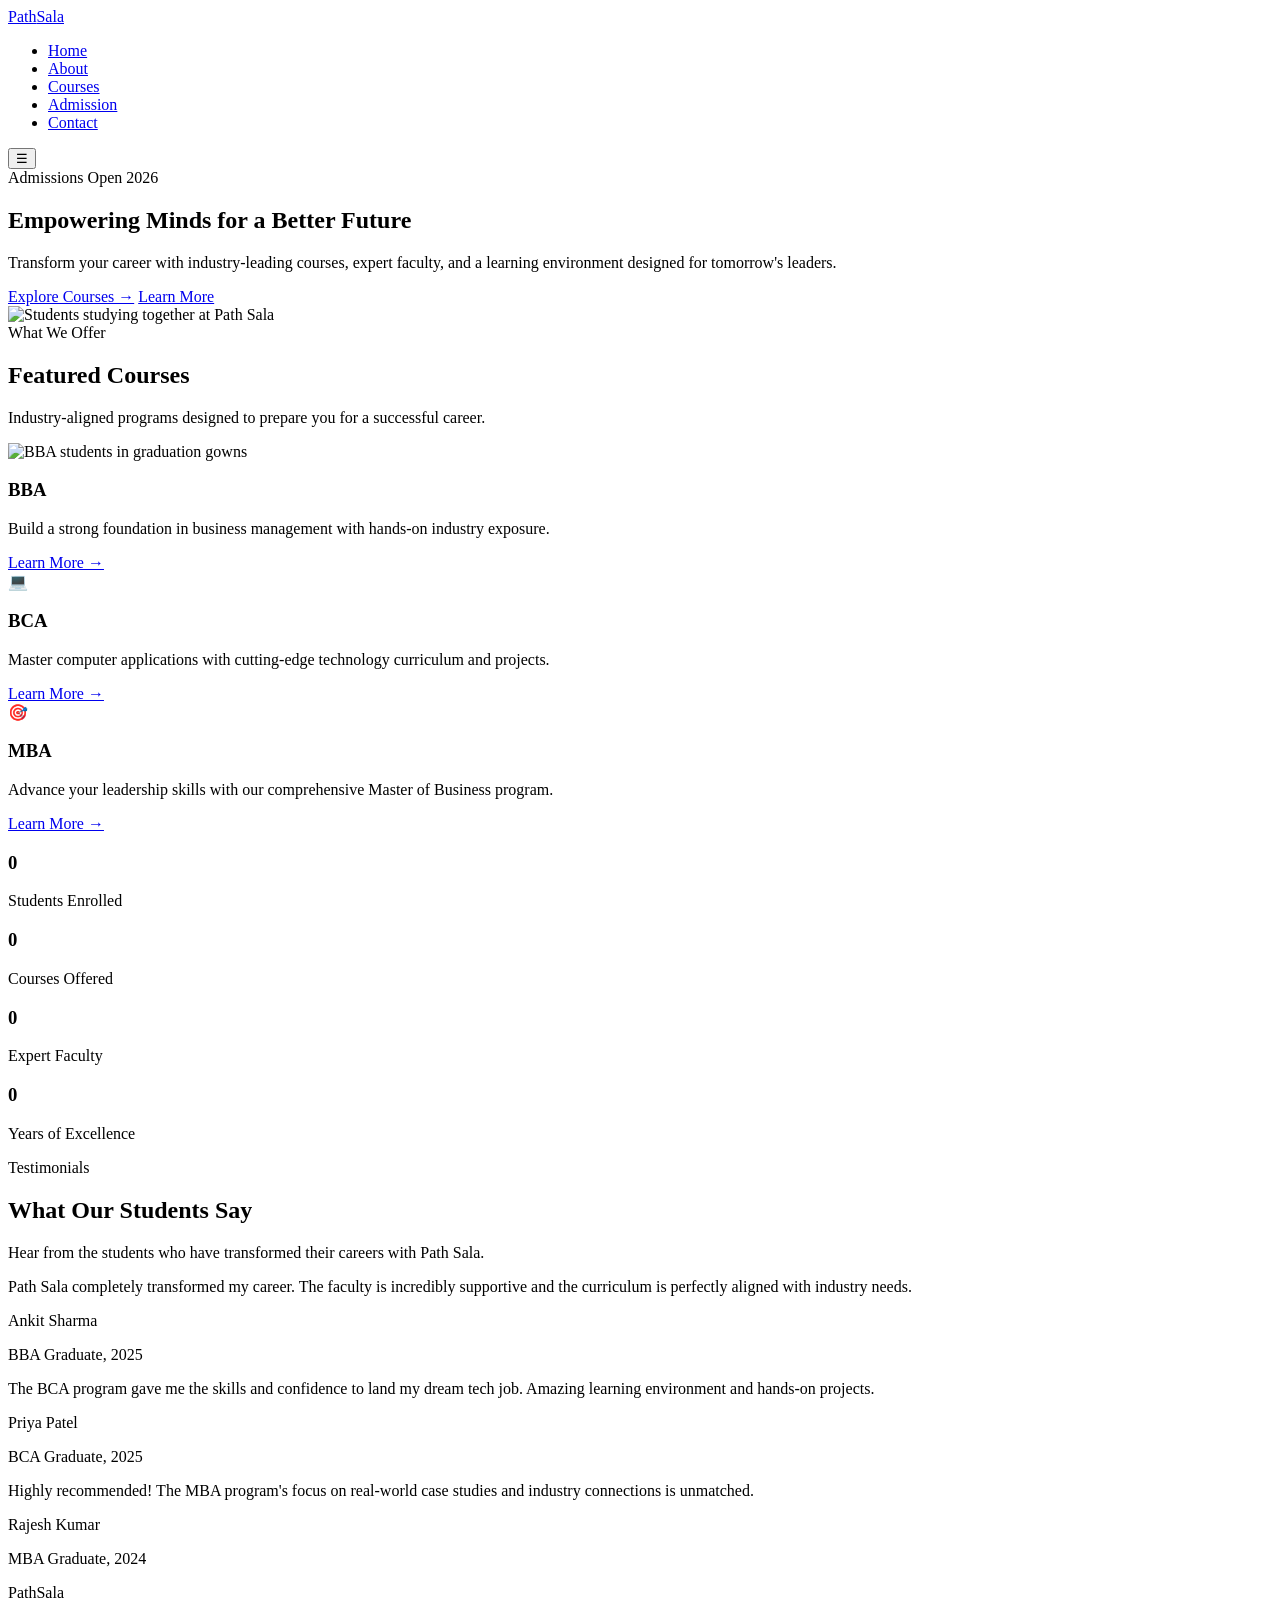
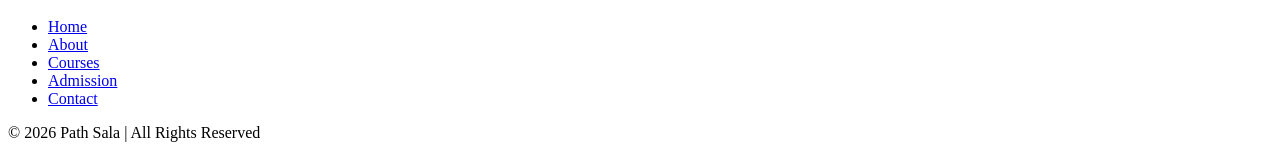
==== index.html @ 0abd3213 "Add files via upload" ====
<!DOCTYPE html>
<html lang="en">

<head>
    <meta charset="UTF-8">
    <meta name="viewport" content="width=device-width, initial-scale=1.0">
    <meta name="description"
        content="Path Sala — Empowering minds for a better future. Explore BBA, BCA, MBA, Computer Science & Digital Marketing courses.">
    <title>Path Sala — Empowering Minds for a Better Future</title>
    <link rel="preconnect" href="https://fonts.googleapis.com">
    <link rel="preconnect" href="https://fonts.gstatic.com" crossorigin>
    <link href="https://fonts.googleapis.com/css2?family=Poppins:wght@300;400;500;600;700&display=swap"
        rel="stylesheet">
    <link rel="stylesheet" href="css/style.css">
</head>

<body>

    <!-- Header -->
    <header>
        <div class="container">
            <a href="index.html" class="logo">Path<span>Sala</span></a>
            <nav>
                <ul>
                    <li><a href="index.html">Home</a></li>
                    <li><a href="about.html">About</a></li>
                    <li><a href="courses.html">Courses</a></li>
                    <li><a href="admission.html">Admission</a></li>
                    <li><a href="contact.html">Contact</a></li>
                </ul>
            </nav>
            <button class="menu-toggle" id="menu-toggle" aria-label="Toggle navigation">☰</button>
        </div>
    </header>

    <!-- Hero -->
    <section class="hero hero-split">
        <div class="container hero-grid">
            <div class="hero-content fade-in">
                <div class="hero-badge">
                    <span class="dot"></span>
                    Admissions Open 2026
                </div>
                <h1>Empowering Minds for a <span class="highlight">Better Future</span></h1>
                <p>Transform your career with industry-leading courses, expert faculty, and a learning environment
                    designed for tomorrow's leaders.</p>
                <div class="hero-btns">
                    <a href="courses.html" class="btn btn-primary">Explore Courses →</a>
                    <a href="about.html" class="btn btn-outline">Learn More</a>
                </div>
            </div>
            <div class="hero-image fade-in">
                <div class="hero-img-wrapper">
                    <img src="images/hero-students.jpg" alt="Students studying together at Path Sala">
                </div>
            </div>
        </div>
    </section>

    <!-- Featured Courses -->
    <section class="courses-preview">
        <div class="container">
            <div class="section-header fade-in">
                <span class="section-label">What We Offer</span>
                <h2>Featured Courses</h2>
                <p>Industry-aligned programs designed to prepare you for a successful career.</p>
            </div>
            <div class="course-grid">
                <div class="course-card fade-in">
                    <div class="course-img">
                        <img src="images/bba-course.jpg" alt="BBA students in graduation gowns">
                    </div>
                    <h3>BBA</h3>
                    <p>Build a strong foundation in business management with hands-on industry exposure.</p>
                    <a href="courses.html" class="learn-more">Learn More →</a>
                </div>
                <div class="course-card fade-in">
                    <div class="course-icon">💻</div>
                    <h3>BCA</h3>
                    <p>Master computer applications with cutting-edge technology curriculum and projects.</p>
                    <a href="courses.html" class="learn-more">Learn More →</a>
                </div>
                <div class="course-card fade-in">
                    <div class="course-icon">🎯</div>
                    <h3>MBA</h3>
                    <p>Advance your leadership skills with our comprehensive Master of Business program.</p>
                    <a href="courses.html" class="learn-more">Learn More →</a>
                </div>
            </div>
        </div>
    </section>

    <!-- Stats -->
    <section class="stats">
        <div class="container">
            <div class="stats-grid">
                <div class="stat-item fade-in">
                    <h3><span class="stat-number" data-count="2500" data-suffix="+">0</span></h3>
                    <p>Students Enrolled</p>
                </div>
                <div class="stat-item fade-in">
                    <h3><span class="stat-number" data-count="15" data-suffix="+">0</span></h3>
                    <p>Courses Offered</p>
                </div>
                <div class="stat-item fade-in">
                    <h3><span class="stat-number" data-count="50" data-suffix="+">0</span></h3>
                    <p>Expert Faculty</p>
                </div>
                <div class="stat-item fade-in">
                    <h3><span class="stat-number" data-count="10" data-suffix="+">0</span></h3>
                    <p>Years of Excellence</p>
                </div>
            </div>
        </div>
    </section>

    <!-- Testimonials -->
    <section class="testimonials">
        <div class="container">
            <div class="section-header fade-in">
                <span class="section-label">Testimonials</span>
                <h2>What Our Students Say</h2>
                <p>Hear from the students who have transformed their careers with Path Sala.</p>
            </div>
            <div class="testimonial-wrapper fade-in">
                <div class="testimonial-card active">
                    <p class="quote">Path Sala completely transformed my career. The faculty is incredibly supportive
                        and the curriculum is perfectly aligned with industry needs.</p>
                    <p class="student-name">Ankit Sharma</p>
                    <p class="student-course">BBA Graduate, 2025</p>
                </div>
                <div class="testimonial-card">
                    <p class="quote">The BCA program gave me the skills and confidence to land my dream tech job.
                        Amazing learning environment and hands-on projects.</p>
                    <p class="student-name">Priya Patel</p>
                    <p class="student-course">BCA Graduate, 2025</p>
                </div>
                <div class="testimonial-card">
                    <p class="quote">Highly recommended! The MBA program's focus on real-world case studies and industry
                        connections is unmatched.</p>
                    <p class="student-name">Rajesh Kumar</p>
                    <p class="student-course">MBA Graduate, 2024</p>
                </div>
            </div>
            <div class="testimonial-dots">
                <span class="dot active"></span>
                <span class="dot"></span>
                <span class="dot"></span>
            </div>
        </div>
    </section>

    <!-- Footer -->
    <footer>
        <div class="container">
            <div class="footer-content">
                <div class="footer-logo">Path<span>Sala</span></div>
                <ul class="footer-links">
                    <li><a href="index.html">Home</a></li>
                    <li><a href="about.html">About</a></li>
                    <li><a href="courses.html">Courses</a></li>
                    <li><a href="admission.html">Admission</a></li>
                    <li><a href="contact.html">Contact</a></li>
                </ul>
                <p class="copyright">© 2026 Path Sala | All Rights Reserved</p>
            </div>
        </div>
    </footer>

    <script src="js/script.js"></script>
</body>

</html>
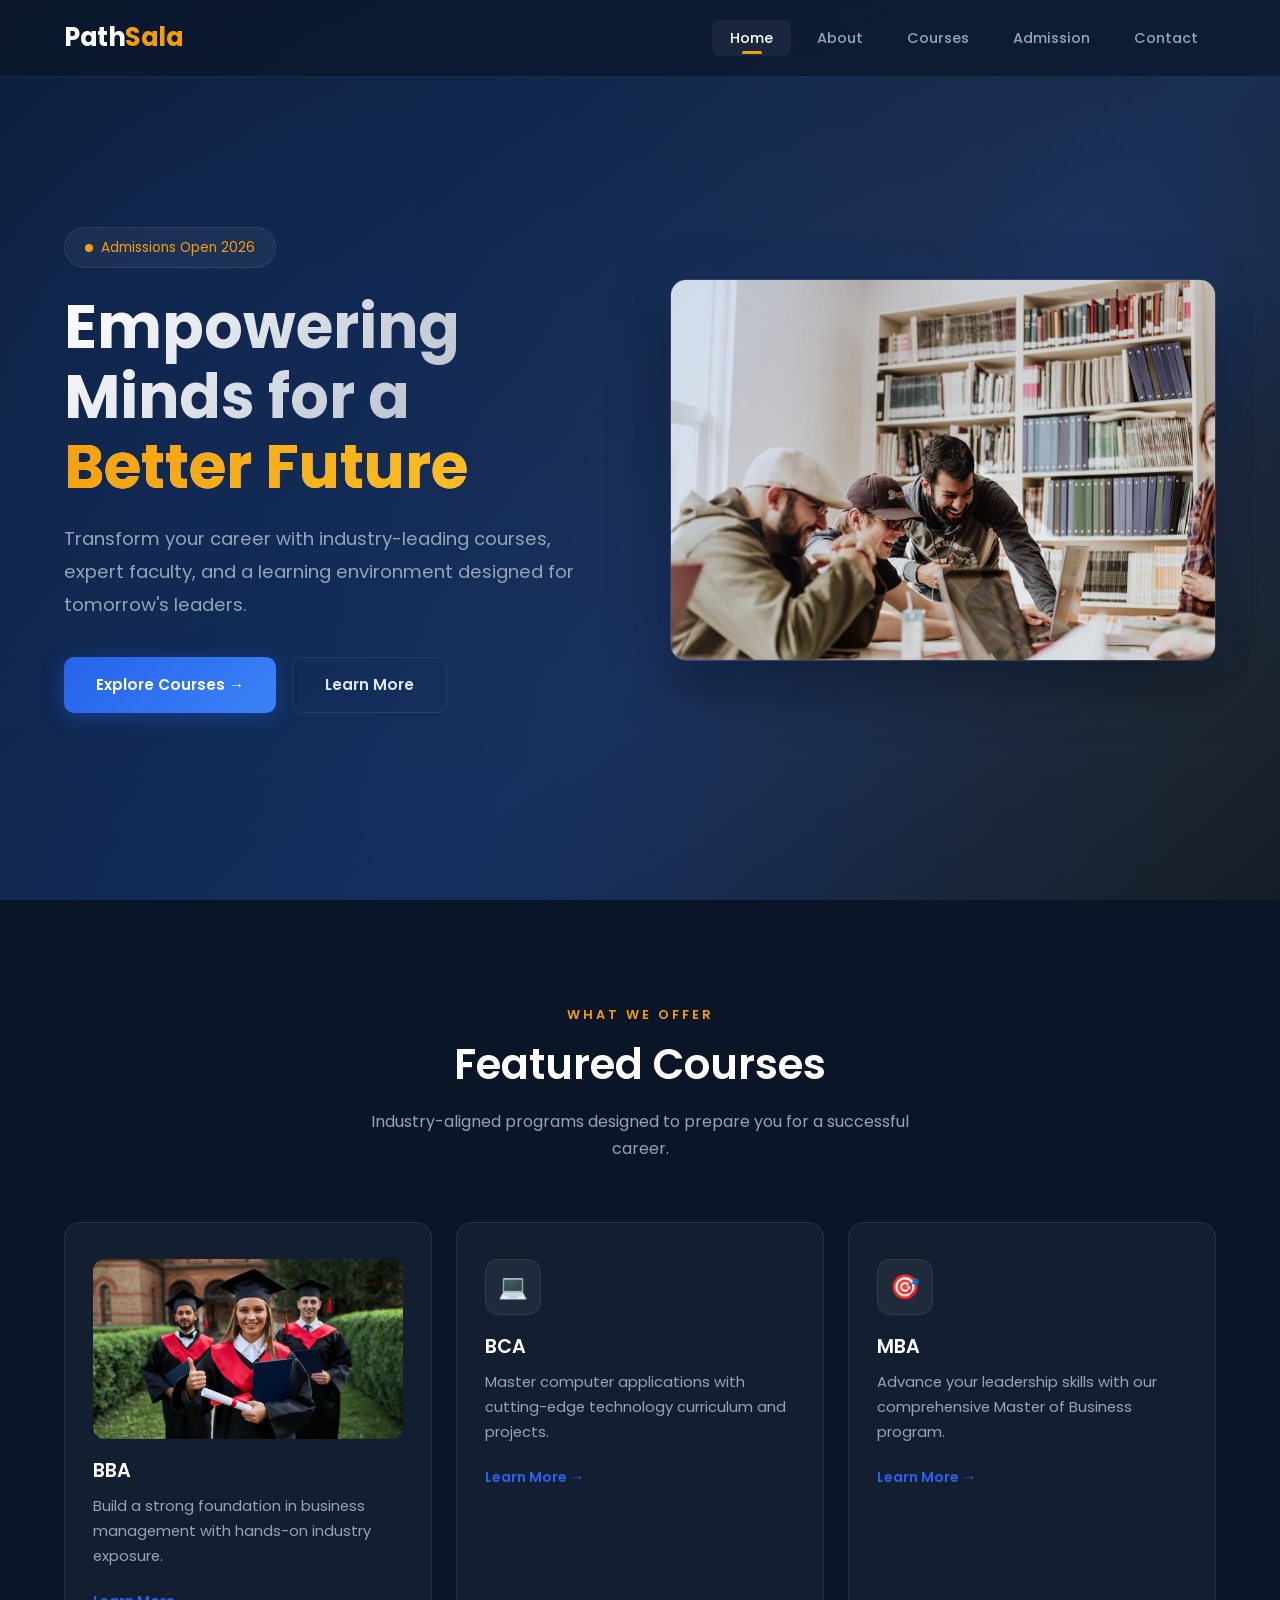
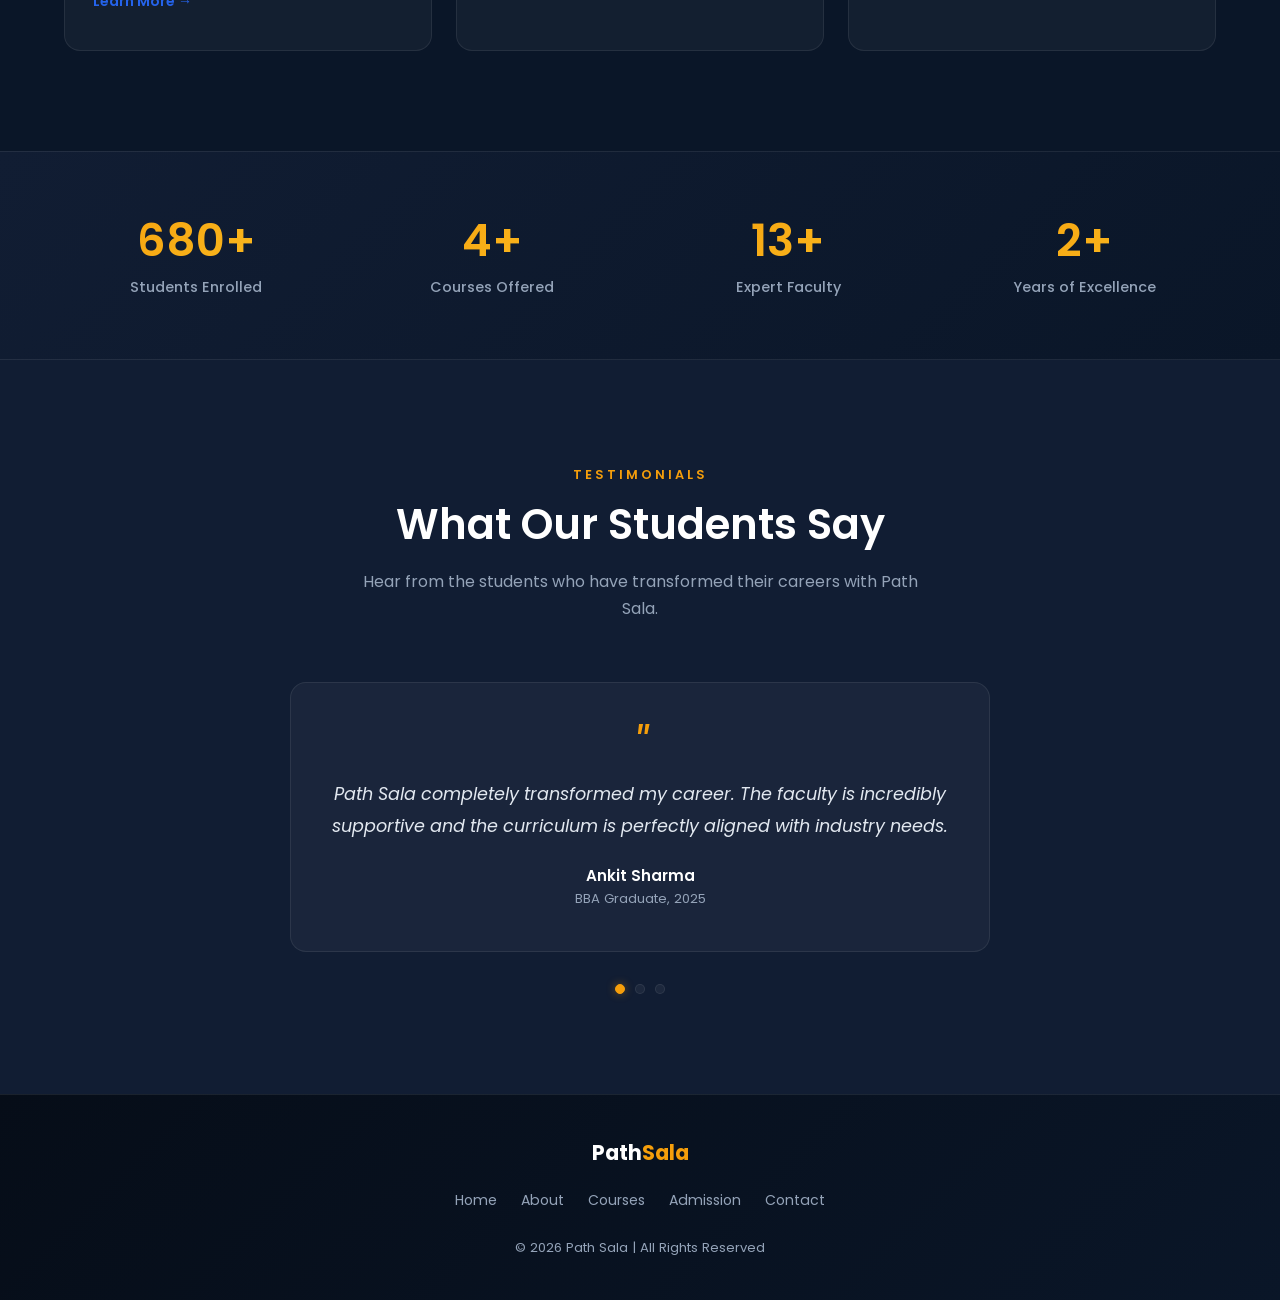
==== commit e0f72631: "Add files via upload" ====
--- a/index.html
+++ b/index.html
@@ -168,6 +168,11 @@
     </footer>
 
     <script src="js/script.js"></script>
+
+    <!-- Chatbase Chatbot -->
+    <script>
+        (function () { if (!window.chatbase || window.chatbase("getState") !== "initialized") { window.chatbase = (...arguments) => { if (!window.chatbase.q) { window.chatbase.q = [] } window.chatbase.q.push(arguments) }; window.chatbase = new Proxy(window.chatbase, { get(target, prop) { if (prop === "q") { return target.q } return (...args) => target(prop, ...args) } }) } const onLoad = function () { const script = document.createElement("script"); script.src = "https://www.chatbase.co/embed.min.js"; script.id = "kFero2HDuXSdMcU7F5-Zr"; script.domain = "www.chatbase.co"; document.body.appendChild(script) }; if (document.readyState === "complete") { onLoad() } else { window.addEventListener("load", onLoad) } })();
+    </script>
 </body>
 
 </html>
--- a/css/style.css
+++ b/css/style.css
@@ -0,0 +1,1239 @@
+/* ===========================
+   PATH SALA — Design System
+   =========================== */
+
+@import url('https://fonts.googleapis.com/css2?family=Poppins:wght@300;400;500;600;700&display=swap');
+
+/* --- CSS Variables --- */
+:root {
+    --clr-primary: #0a1628;
+    --clr-primary-light: #111d33;
+    --clr-accent: #2563eb;
+    --clr-accent-hover: #1d4ed8;
+    --clr-gold: #f59e0b;
+    --clr-gold-hover: #d97706;
+    --clr-text: #e2e8f0;
+    --clr-text-muted: #94a3b8;
+    --clr-heading: #ffffff;
+    --clr-surface: rgba(255, 255, 255, 0.05);
+    --clr-surface-hover: rgba(255, 255, 255, 0.1);
+    --clr-border: rgba(255, 255, 255, 0.08);
+    --clr-glass: rgba(10, 22, 40, 0.7);
+    --clr-card-bg: rgba(255, 255, 255, 0.04);
+
+    --font: 'Poppins', sans-serif;
+    --radius: 16px;
+    --radius-sm: 10px;
+    --transition: 0.35s cubic-bezier(0.4, 0, 0.2, 1);
+    --shadow: 0 8px 32px rgba(0, 0, 0, 0.3);
+    --shadow-hover: 0 16px 48px rgba(37, 99, 235, 0.2);
+    --glow: 0 0 30px rgba(37, 99, 235, 0.15);
+}
+
+/* --- Reset --- */
+*,
+*::before,
+*::after {
+    margin: 0;
+    padding: 0;
+    box-sizing: border-box;
+}
+
+html {
+    scroll-behavior: smooth;
+}
+
+body {
+    font-family: var(--font);
+    background: var(--clr-primary);
+    color: var(--clr-text);
+    line-height: 1.7;
+    overflow-x: hidden;
+}
+
+h1,
+h2,
+h3,
+h4 {
+    color: var(--clr-heading);
+    font-weight: 600;
+    line-height: 1.3;
+}
+
+a {
+    text-decoration: none;
+    color: inherit;
+}
+
+img {
+    max-width: 100%;
+    display: block;
+}
+
+/* --- Utility --- */
+.container {
+    max-width: 1200px;
+    margin: 0 auto;
+    padding: 0 24px;
+}
+
+/* ===========================
+   HEADER / NAVIGATION
+   =========================== */
+header {
+    position: fixed;
+    top: 0;
+    left: 0;
+    width: 100%;
+    z-index: 1000;
+    background: var(--clr-glass);
+    backdrop-filter: blur(20px);
+    -webkit-backdrop-filter: blur(20px);
+    border-bottom: 1px solid var(--clr-border);
+    transition: var(--transition);
+}
+
+header .container {
+    display: flex;
+    justify-content: space-between;
+    align-items: center;
+    padding-top: 16px;
+    padding-bottom: 16px;
+}
+
+.logo {
+    font-size: 1.6rem;
+    font-weight: 700;
+    color: var(--clr-heading);
+    letter-spacing: -0.5px;
+}
+
+.logo span {
+    color: var(--clr-gold);
+}
+
+nav ul {
+    list-style: none;
+    display: flex;
+    gap: 8px;
+}
+
+nav ul li a {
+    padding: 8px 18px;
+    border-radius: 8px;
+    font-size: 0.9rem;
+    font-weight: 500;
+    color: var(--clr-text-muted);
+    transition: var(--transition);
+    position: relative;
+}
+
+nav ul li a:hover,
+nav ul li a.active {
+    color: var(--clr-heading);
+    background: var(--clr-surface);
+}
+
+nav ul li a.active::after {
+    content: '';
+    position: absolute;
+    bottom: 2px;
+    left: 50%;
+    transform: translateX(-50%);
+    width: 20px;
+    height: 3px;
+    background: var(--clr-gold);
+    border-radius: 2px;
+}
+
+.menu-toggle {
+    display: none;
+    background: none;
+    border: none;
+    color: var(--clr-heading);
+    font-size: 1.5rem;
+    cursor: pointer;
+    padding: 6px;
+    border-radius: 8px;
+    transition: var(--transition);
+}
+
+.menu-toggle:hover {
+    background: var(--clr-surface);
+}
+
+/* ===========================
+   HERO SECTION
+   =========================== */
+.hero {
+    min-height: 100vh;
+    display: flex;
+    align-items: center;
+    justify-content: center;
+    text-align: center;
+    padding: 120px 24px 80px;
+    position: relative;
+    overflow: hidden;
+    background: linear-gradient(135deg, #0a1628 0%, #0f2342 30%, #122b55 60%, #0a1628 100%);
+}
+
+.hero::before {
+    content: '';
+    position: absolute;
+    top: -50%;
+    left: -50%;
+    width: 200%;
+    height: 200%;
+    background: radial-gradient(circle at 30% 40%, rgba(37, 99, 235, 0.12) 0%, transparent 50%),
+        radial-gradient(circle at 70% 60%, rgba(245, 158, 11, 0.08) 0%, transparent 40%),
+        radial-gradient(circle at 50% 80%, rgba(37, 99, 235, 0.06) 0%, transparent 30%);
+    animation: heroGlow 8s ease-in-out infinite alternate;
+}
+
+@keyframes heroGlow {
+    0% {
+        transform: translate(0, 0) scale(1);
+    }
+
+    100% {
+        transform: translate(-2%, -1%) scale(1.05);
+    }
+}
+
+/* Floating orbs */
+.hero::after {
+    content: '';
+    position: absolute;
+    width: 400px;
+    height: 400px;
+    border-radius: 50%;
+    background: radial-gradient(circle, rgba(37, 99, 235, 0.1), transparent 70%);
+    top: 10%;
+    right: -5%;
+    animation: floatOrb 6s ease-in-out infinite;
+}
+
+@keyframes floatOrb {
+
+    0%,
+    100% {
+        transform: translateY(0) scale(1);
+    }
+
+    50% {
+        transform: translateY(-30px) scale(1.1);
+    }
+}
+
+.hero-content {
+    position: relative;
+    z-index: 2;
+    max-width: 800px;
+}
+
+/* Hero Split Layout (with image) */
+.hero-split {
+    text-align: left;
+}
+
+.hero-split .hero-content {
+    max-width: 100%;
+}
+
+.hero-grid {
+    display: grid;
+    grid-template-columns: 1fr 1fr;
+    gap: 60px;
+    align-items: center;
+    width: 100%;
+}
+
+.hero-split .hero p {
+    margin-left: 0;
+}
+
+.hero-split .hero-btns {
+    justify-content: flex-start;
+}
+
+.hero-image {
+    position: relative;
+    z-index: 2;
+}
+
+.hero-img-wrapper {
+    position: relative;
+    border-radius: var(--radius);
+    overflow: hidden;
+    box-shadow: 0 20px 60px rgba(0, 0, 0, 0.4), 0 0 40px rgba(37, 99, 235, 0.15);
+    border: 1px solid rgba(255, 255, 255, 0.1);
+}
+
+.hero-img-wrapper img {
+    width: 100%;
+    height: 380px;
+    object-fit: cover;
+    display: block;
+    transition: transform 0.6s ease;
+}
+
+.hero-img-wrapper:hover img {
+    transform: scale(1.03);
+}
+
+.hero-img-wrapper::after {
+    content: '';
+    position: absolute;
+    inset: 0;
+    background: linear-gradient(135deg, rgba(37, 99, 235, 0.1), transparent 60%);
+    pointer-events: none;
+}
+
+.hero-badge {
+    display: inline-flex;
+    align-items: center;
+    gap: 8px;
+    padding: 8px 20px;
+    background: var(--clr-surface);
+    border: 1px solid var(--clr-border);
+    border-radius: 50px;
+    font-size: 0.85rem;
+    color: var(--clr-gold);
+    margin-bottom: 24px;
+    backdrop-filter: blur(10px);
+}
+
+.hero-badge .dot {
+    width: 8px;
+    height: 8px;
+    background: var(--clr-gold);
+    border-radius: 50%;
+    animation: pulse 2s ease-in-out infinite;
+}
+
+@keyframes pulse {
+
+    0%,
+    100% {
+        opacity: 1;
+        transform: scale(1);
+    }
+
+    50% {
+        opacity: 0.5;
+        transform: scale(0.8);
+    }
+}
+
+.hero h1 {
+    font-size: clamp(2.2rem, 5vw, 3.8rem);
+    font-weight: 700;
+    margin-bottom: 20px;
+    line-height: 1.15;
+    background: linear-gradient(135deg, #ffffff 0%, #94a3b8 100%);
+    -webkit-background-clip: text;
+    -webkit-text-fill-color: transparent;
+    background-clip: text;
+}
+
+.hero h1 .highlight {
+    background: linear-gradient(135deg, var(--clr-gold) 0%, #fbbf24 100%);
+    -webkit-background-clip: text;
+    -webkit-text-fill-color: transparent;
+    background-clip: text;
+}
+
+.hero p {
+    font-size: 1.15rem;
+    color: var(--clr-text-muted);
+    max-width: 560px;
+    margin: 0 auto 36px;
+    line-height: 1.8;
+}
+
+.hero-btns {
+    display: flex;
+    gap: 16px;
+    justify-content: center;
+    flex-wrap: wrap;
+}
+
+/* ===========================
+   BUTTONS
+   =========================== */
+.btn {
+    display: inline-flex;
+    align-items: center;
+    gap: 8px;
+    padding: 14px 32px;
+    border-radius: var(--radius-sm);
+    font-family: var(--font);
+    font-size: 0.95rem;
+    font-weight: 600;
+    cursor: pointer;
+    transition: var(--transition);
+    border: none;
+    position: relative;
+    overflow: hidden;
+}
+
+.btn-primary {
+    background: linear-gradient(135deg, var(--clr-accent), #3b82f6);
+    color: white;
+    box-shadow: 0 4px 20px rgba(37, 99, 235, 0.35);
+}
+
+.btn-primary:hover {
+    transform: translateY(-2px);
+    box-shadow: 0 8px 30px rgba(37, 99, 235, 0.5);
+}
+
+.btn-outline {
+    background: transparent;
+    color: var(--clr-text);
+    border: 1px solid var(--clr-border);
+}
+
+.btn-outline:hover {
+    background: var(--clr-surface);
+    border-color: var(--clr-accent);
+    color: var(--clr-heading);
+}
+
+.btn-gold {
+    background: linear-gradient(135deg, var(--clr-gold), #fbbf24);
+    color: #0a1628;
+    box-shadow: 0 4px 20px rgba(245, 158, 11, 0.3);
+}
+
+.btn-gold:hover {
+    transform: translateY(-2px);
+    box-shadow: 0 8px 30px rgba(245, 158, 11, 0.5);
+}
+
+/* ===========================
+   SECTIONS — General
+   =========================== */
+section {
+    padding: 100px 0;
+}
+
+.section-header {
+    text-align: center;
+    margin-bottom: 60px;
+}
+
+.section-label {
+    display: inline-block;
+    font-size: 0.8rem;
+    font-weight: 600;
+    text-transform: uppercase;
+    letter-spacing: 3px;
+    color: var(--clr-gold);
+    margin-bottom: 12px;
+}
+
+.section-header h2 {
+    font-size: clamp(1.8rem, 3.5vw, 2.6rem);
+    margin-bottom: 16px;
+}
+
+.section-header p {
+    color: var(--clr-text-muted);
+    max-width: 560px;
+    margin: 0 auto;
+    font-size: 1rem;
+}
+
+/* ===========================
+   FEATURED COURSES (Home)
+   =========================== */
+.courses-preview {
+    background: var(--clr-primary);
+}
+
+.course-grid {
+    display: grid;
+    grid-template-columns: repeat(auto-fit, minmax(300px, 1fr));
+    gap: 24px;
+}
+
+.course-card {
+    background: var(--clr-card-bg);
+    border: 1px solid var(--clr-border);
+    border-radius: var(--radius);
+    padding: 36px 28px;
+    transition: var(--transition);
+    position: relative;
+    overflow: hidden;
+}
+
+.course-card::before {
+    content: '';
+    position: absolute;
+    top: 0;
+    left: 0;
+    right: 0;
+    height: 3px;
+    background: linear-gradient(90deg, var(--clr-accent), var(--clr-gold));
+    transform: scaleX(0);
+    transform-origin: left;
+    transition: transform 0.4s ease;
+}
+
+.course-card:hover::before {
+    transform: scaleX(1);
+}
+
+.course-card:hover {
+    background: var(--clr-surface-hover);
+    transform: translateY(-8px);
+    box-shadow: var(--shadow-hover);
+    border-color: rgba(37, 99, 235, 0.2);
+}
+
+.course-icon {
+    width: 56px;
+    height: 56px;
+    border-radius: 14px;
+    display: flex;
+    align-items: center;
+    justify-content: center;
+    font-size: 1.5rem;
+    margin-bottom: 20px;
+    background: var(--clr-surface);
+    border: 1px solid var(--clr-border);
+}
+
+.course-img {
+    width: 100%;
+    height: 180px;
+    border-radius: 12px;
+    overflow: hidden;
+    margin-bottom: 20px;
+}
+
+.course-img img {
+    width: 100%;
+    height: 100%;
+    object-fit: cover;
+    transition: transform 0.5s ease;
+}
+
+.course-card:hover .course-img img {
+    transform: scale(1.05);
+}
+
+.course-card h3 {
+    font-size: 1.2rem;
+    margin-bottom: 10px;
+}
+
+.course-card p {
+    color: var(--clr-text-muted);
+    font-size: 0.92rem;
+    margin-bottom: 18px;
+}
+
+.course-card .learn-more {
+    color: var(--clr-accent);
+    font-size: 0.88rem;
+    font-weight: 600;
+    display: inline-flex;
+    align-items: center;
+    gap: 6px;
+    transition: var(--transition);
+}
+
+.course-card:hover .learn-more {
+    gap: 10px;
+    color: var(--clr-gold);
+}
+
+/* ===========================
+   STATS SECTION
+   =========================== */
+.stats {
+    background: linear-gradient(135deg, var(--clr-primary-light) 0%, var(--clr-primary) 100%);
+    border-top: 1px solid var(--clr-border);
+    border-bottom: 1px solid var(--clr-border);
+    padding: 60px 0;
+}
+
+.stats-grid {
+    display: grid;
+    grid-template-columns: repeat(4, 1fr);
+    gap: 32px;
+    text-align: center;
+}
+
+.stat-item h3 {
+    font-size: clamp(2rem, 4vw, 2.8rem);
+    background: linear-gradient(135deg, var(--clr-gold), #fbbf24);
+    -webkit-background-clip: text;
+    -webkit-text-fill-color: transparent;
+    background-clip: text;
+    margin-bottom: 4px;
+}
+
+.stat-item p {
+    color: var(--clr-text-muted);
+    font-size: 0.9rem;
+    font-weight: 500;
+}
+
+/* ===========================
+   TESTIMONIALS
+   =========================== */
+.testimonials {
+    background: var(--clr-primary-light);
+}
+
+.testimonial-wrapper {
+    max-width: 700px;
+    margin: 0 auto;
+    position: relative;
+    min-height: 200px;
+}
+
+.testimonial-card {
+    background: var(--clr-card-bg);
+    border: 1px solid var(--clr-border);
+    border-radius: var(--radius);
+    padding: 40px 36px;
+    text-align: center;
+    opacity: 0;
+    transform: translateY(20px);
+    transition: opacity 0.6s ease, transform 0.6s ease;
+    position: absolute;
+    top: 0;
+    left: 0;
+    right: 0;
+}
+
+.testimonial-card.active {
+    opacity: 1;
+    transform: translateY(0);
+    position: relative;
+}
+
+.testimonial-card .quote {
+    font-size: 1.1rem;
+    color: var(--clr-text);
+    line-height: 1.8;
+    font-style: italic;
+    margin-bottom: 20px;
+}
+
+.testimonial-card .quote::before {
+    content: '"';
+    font-size: 3rem;
+    color: var(--clr-gold);
+    display: block;
+    line-height: 1;
+    margin-bottom: 8px;
+}
+
+.testimonial-card .student-name {
+    font-weight: 600;
+    color: var(--clr-heading);
+    font-size: 0.95rem;
+}
+
+.testimonial-card .student-course {
+    color: var(--clr-text-muted);
+    font-size: 0.82rem;
+}
+
+.testimonial-dots {
+    display: flex;
+    justify-content: center;
+    gap: 10px;
+    margin-top: 32px;
+}
+
+.testimonial-dots .dot {
+    width: 10px;
+    height: 10px;
+    border-radius: 50%;
+    background: var(--clr-surface);
+    border: 1px solid var(--clr-border);
+    cursor: pointer;
+    transition: var(--transition);
+}
+
+.testimonial-dots .dot.active {
+    background: var(--clr-gold);
+    border-color: var(--clr-gold);
+    box-shadow: 0 0 10px rgba(245, 158, 11, 0.4);
+}
+
+/* ===========================
+   PAGE HERO (Inner pages)
+   =========================== */
+.page-hero {
+    padding: 140px 24px 60px;
+    text-align: center;
+    background: linear-gradient(135deg, var(--clr-primary) 0%, #0f2342 100%);
+    position: relative;
+    overflow: hidden;
+}
+
+.page-hero::before {
+    content: '';
+    position: absolute;
+    top: 0;
+    left: 0;
+    right: 0;
+    bottom: 0;
+    background: radial-gradient(circle at 50% 50%, rgba(37, 99, 235, 0.08) 0%, transparent 60%);
+}
+
+.page-hero h1 {
+    font-size: clamp(2rem, 4vw, 3rem);
+    margin-bottom: 12px;
+    position: relative;
+}
+
+.page-hero p {
+    color: var(--clr-text-muted);
+    font-size: 1.05rem;
+    position: relative;
+}
+
+/* ===========================
+   ABOUT PAGE
+   =========================== */
+.about-content {
+    background: var(--clr-primary);
+}
+
+.about-grid {
+    display: grid;
+    grid-template-columns: repeat(auto-fit, minmax(340px, 1fr));
+    gap: 32px;
+}
+
+.about-card {
+    background: var(--clr-card-bg);
+    border: 1px solid var(--clr-border);
+    border-radius: var(--radius);
+    padding: 40px 32px;
+    transition: var(--transition);
+}
+
+.about-card:hover {
+    background: var(--clr-surface-hover);
+    transform: translateY(-6px);
+    box-shadow: var(--shadow-hover);
+}
+
+.about-card .icon {
+    width: 52px;
+    height: 52px;
+    border-radius: 14px;
+    background: var(--clr-surface);
+    border: 1px solid var(--clr-border);
+    display: flex;
+    align-items: center;
+    justify-content: center;
+    font-size: 1.4rem;
+    margin-bottom: 20px;
+}
+
+.about-card h3 {
+    font-size: 1.2rem;
+    margin-bottom: 12px;
+}
+
+.about-card p {
+    color: var(--clr-text-muted);
+    font-size: 0.93rem;
+}
+
+.why-choose {
+    background: var(--clr-primary-light);
+}
+
+.features-grid {
+    display: grid;
+    grid-template-columns: repeat(auto-fit, minmax(250px, 1fr));
+    gap: 24px;
+}
+
+.feature-item {
+    background: var(--clr-card-bg);
+    border: 1px solid var(--clr-border);
+    border-radius: var(--radius);
+    padding: 32px 24px;
+    text-align: center;
+    transition: var(--transition);
+}
+
+.feature-item:hover {
+    background: var(--clr-surface-hover);
+    transform: translateY(-4px);
+}
+
+.feature-item .feat-icon {
+    font-size: 2rem;
+    margin-bottom: 16px;
+    display: block;
+}
+
+.feature-item h4 {
+    font-size: 1rem;
+    margin-bottom: 8px;
+}
+
+.feature-item p {
+    color: var(--clr-text-muted);
+    font-size: 0.88rem;
+}
+
+/* ===========================
+   COURSES PAGE
+   =========================== */
+.courses-page {
+    background: var(--clr-primary);
+}
+
+.courses-page .course-grid {
+    grid-template-columns: repeat(auto-fit, minmax(320px, 1fr));
+}
+
+.course-detail-card {
+    background: var(--clr-card-bg);
+    border: 1px solid var(--clr-border);
+    border-radius: var(--radius);
+    padding: 36px 28px;
+    transition: var(--transition);
+    position: relative;
+    overflow: hidden;
+}
+
+.course-detail-card::after {
+    content: '';
+    position: absolute;
+    top: 0;
+    left: 0;
+    right: 0;
+    height: 3px;
+    background: linear-gradient(90deg, var(--clr-accent), var(--clr-gold));
+    transform: scaleX(0);
+    transform-origin: left;
+    transition: transform 0.4s ease;
+}
+
+.course-detail-card:hover::after {
+    transform: scaleX(1);
+}
+
+.course-detail-card:hover {
+    background: var(--clr-surface-hover);
+    transform: translateY(-8px);
+    box-shadow: var(--shadow-hover);
+}
+
+.course-detail-card .cd-icon {
+    width: 60px;
+    height: 60px;
+    border-radius: 16px;
+    background: var(--clr-surface);
+    border: 1px solid var(--clr-border);
+    display: flex;
+    align-items: center;
+    justify-content: center;
+    font-size: 1.6rem;
+    margin-bottom: 20px;
+}
+
+.course-detail-card h3 {
+    font-size: 1.15rem;
+    margin-bottom: 6px;
+}
+
+.course-detail-card .course-full {
+    color: var(--clr-gold);
+    font-size: 0.82rem;
+    font-weight: 500;
+    margin-bottom: 12px;
+}
+
+.course-detail-card p.desc {
+    color: var(--clr-text-muted);
+    font-size: 0.9rem;
+    margin-bottom: 16px;
+}
+
+.course-detail-card .duration {
+    font-size: 0.82rem;
+    color: var(--clr-text-muted);
+    display: inline-flex;
+    align-items: center;
+    gap: 6px;
+    background: var(--clr-surface);
+    padding: 6px 14px;
+    border-radius: 50px;
+    border: 1px solid var(--clr-border);
+}
+
+/* ===========================
+   ADMISSION FORM
+   =========================== */
+.admission-section {
+    background: var(--clr-primary);
+}
+
+.form-container {
+    max-width: 600px;
+    margin: 0 auto;
+    background: var(--clr-card-bg);
+    border: 1px solid var(--clr-border);
+    border-radius: var(--radius);
+    padding: 48px 40px;
+}
+
+.form-group {
+    margin-bottom: 20px;
+}
+
+.form-group label {
+    display: block;
+    font-size: 0.88rem;
+    font-weight: 500;
+    color: var(--clr-text-muted);
+    margin-bottom: 8px;
+}
+
+.form-group input,
+.form-group select,
+.form-group textarea {
+    width: 100%;
+    padding: 14px 18px;
+    border-radius: var(--radius-sm);
+    border: 1px solid var(--clr-border);
+    background: var(--clr-surface);
+    color: var(--clr-heading);
+    font-family: var(--font);
+    font-size: 0.92rem;
+    transition: var(--transition);
+    outline: none;
+}
+
+.form-group input::placeholder,
+.form-group textarea::placeholder {
+    color: var(--clr-text-muted);
+}
+
+.form-group input:focus,
+.form-group select:focus,
+.form-group textarea:focus {
+    border-color: var(--clr-accent);
+    box-shadow: 0 0 0 3px rgba(37, 99, 235, 0.15);
+    background: rgba(255, 255, 255, 0.06);
+}
+
+.form-group textarea {
+    min-height: 120px;
+    resize: vertical;
+}
+
+.form-group select option {
+    background: var(--clr-primary);
+    color: var(--clr-text);
+}
+
+.form-submit-btn {
+    width: 100%;
+    padding: 16px;
+    background: linear-gradient(135deg, var(--clr-accent), #3b82f6);
+    color: white;
+    border: none;
+    border-radius: var(--radius-sm);
+    font-family: var(--font);
+    font-size: 1rem;
+    font-weight: 600;
+    cursor: pointer;
+    transition: var(--transition);
+    box-shadow: 0 4px 20px rgba(37, 99, 235, 0.3);
+}
+
+.form-submit-btn:hover {
+    transform: translateY(-2px);
+    box-shadow: 0 8px 30px rgba(37, 99, 235, 0.5);
+}
+
+.form-success {
+    display: none;
+    text-align: center;
+    padding: 30px;
+}
+
+.form-success.show {
+    display: block;
+}
+
+.form-success .check {
+    font-size: 3rem;
+    margin-bottom: 12px;
+    display: block;
+}
+
+.form-success h3 {
+    margin-bottom: 6px;
+}
+
+.form-success p {
+    color: var(--clr-text-muted);
+    font-size: 0.9rem;
+}
+
+/* ===========================
+   CONTACT PAGE
+   =========================== */
+.contact-section {
+    background: var(--clr-primary);
+}
+
+.contact-grid {
+    display: grid;
+    grid-template-columns: repeat(auto-fit, minmax(280px, 1fr));
+    gap: 24px;
+}
+
+.contact-card {
+    background: var(--clr-card-bg);
+    border: 1px solid var(--clr-border);
+    border-radius: var(--radius);
+    padding: 36px 28px;
+    text-align: center;
+    transition: var(--transition);
+}
+
+.contact-card:hover {
+    background: var(--clr-surface-hover);
+    transform: translateY(-6px);
+    box-shadow: var(--shadow-hover);
+}
+
+.contact-card .icon {
+    font-size: 2rem;
+    margin-bottom: 16px;
+    display: block;
+}
+
+.contact-card h3 {
+    font-size: 1.05rem;
+    margin-bottom: 8px;
+}
+
+.contact-card p {
+    color: var(--clr-text-muted);
+    font-size: 0.92rem;
+}
+
+.contact-card a {
+    color: var(--clr-accent);
+    transition: var(--transition);
+}
+
+.contact-card a:hover {
+    color: var(--clr-gold);
+}
+
+/* ===========================
+   FOOTER
+   =========================== */
+footer {
+    background: linear-gradient(135deg, #060d18 0%, var(--clr-primary) 100%);
+    border-top: 1px solid var(--clr-border);
+    padding: 40px 0;
+    text-align: center;
+}
+
+.footer-content {
+    display: flex;
+    flex-direction: column;
+    align-items: center;
+    gap: 16px;
+}
+
+.footer-logo {
+    font-size: 1.3rem;
+    font-weight: 700;
+    color: var(--clr-heading);
+}
+
+.footer-logo span {
+    color: var(--clr-gold);
+}
+
+.footer-links {
+    display: flex;
+    gap: 24px;
+    list-style: none;
+}
+
+.footer-links a {
+    color: var(--clr-text-muted);
+    font-size: 0.88rem;
+    transition: var(--transition);
+}
+
+.footer-links a:hover {
+    color: var(--clr-gold);
+}
+
+footer .copyright {
+    color: var(--clr-text-muted);
+    font-size: 0.82rem;
+    margin-top: 8px;
+}
+
+/* ===========================
+   SCROLL ANIMATIONS
+   =========================== */
+.fade-in {
+    opacity: 0;
+    transform: translateY(30px);
+    transition: opacity 0.7s ease, transform 0.7s ease;
+}
+
+.fade-in.visible {
+    opacity: 1;
+    transform: translateY(0);
+}
+
+/* ===========================
+   RESPONSIVE
+   =========================== */
+@media (max-width: 768px) {
+    header .container {
+        padding-top: 12px;
+        padding-bottom: 12px;
+    }
+
+    nav {
+        position: relative;
+    }
+
+    nav ul {
+        display: none;
+        flex-direction: column;
+        position: absolute;
+        top: 100%;
+        right: 0;
+        background: var(--clr-glass);
+        backdrop-filter: blur(20px);
+        -webkit-backdrop-filter: blur(20px);
+        border: 1px solid var(--clr-border);
+        border-radius: var(--radius-sm);
+        padding: 12px;
+        min-width: 200px;
+        box-shadow: var(--shadow);
+        gap: 4px;
+        animation: slideDown 0.3s ease;
+    }
+
+    @keyframes slideDown {
+        from {
+            opacity: 0;
+            transform: translateY(-10px);
+        }
+
+        to {
+            opacity: 1;
+            transform: translateY(0);
+        }
+    }
+
+    nav ul.show {
+        display: flex;
+    }
+
+    nav ul li a {
+        display: block;
+        padding: 10px 16px;
+    }
+
+    .menu-toggle {
+        display: block;
+    }
+
+    .hero {
+        min-height: 80vh;
+        padding: 100px 20px 60px;
+    }
+
+    .hero h1 {
+        font-size: 1.8rem;
+    }
+
+    .hero-grid {
+        grid-template-columns: 1fr;
+        gap: 40px;
+        text-align: center;
+    }
+
+    .hero-split {
+        text-align: center;
+    }
+
+    .hero-split .hero-btns {
+        justify-content: center;
+    }
+
+    .hero-img-wrapper img {
+        height: 260px;
+    }
+
+    .stats-grid {
+        grid-template-columns: repeat(2, 1fr);
+        gap: 24px;
+    }
+
+    .course-grid,
+    .about-grid,
+    .features-grid,
+    .contact-grid {
+        grid-template-columns: 1fr;
+    }
+
+    .form-container {
+        padding: 32px 24px;
+    }
+
+    section {
+        padding: 60px 0;
+    }
+
+    .page-hero {
+        padding: 120px 20px 40px;
+    }
+
+    .footer-links {
+        flex-wrap: wrap;
+        justify-content: center;
+    }
+}
+
+@media (max-width: 480px) {
+    .hero h1 {
+        font-size: 1.5rem;
+    }
+
+    .hero p {
+        font-size: 0.95rem;
+    }
+
+    .hero-btns {
+        flex-direction: column;
+        align-items: center;
+    }
+
+    .stats-grid {
+        grid-template-columns: 1fr 1fr;
+        gap: 16px;
+    }
+}
